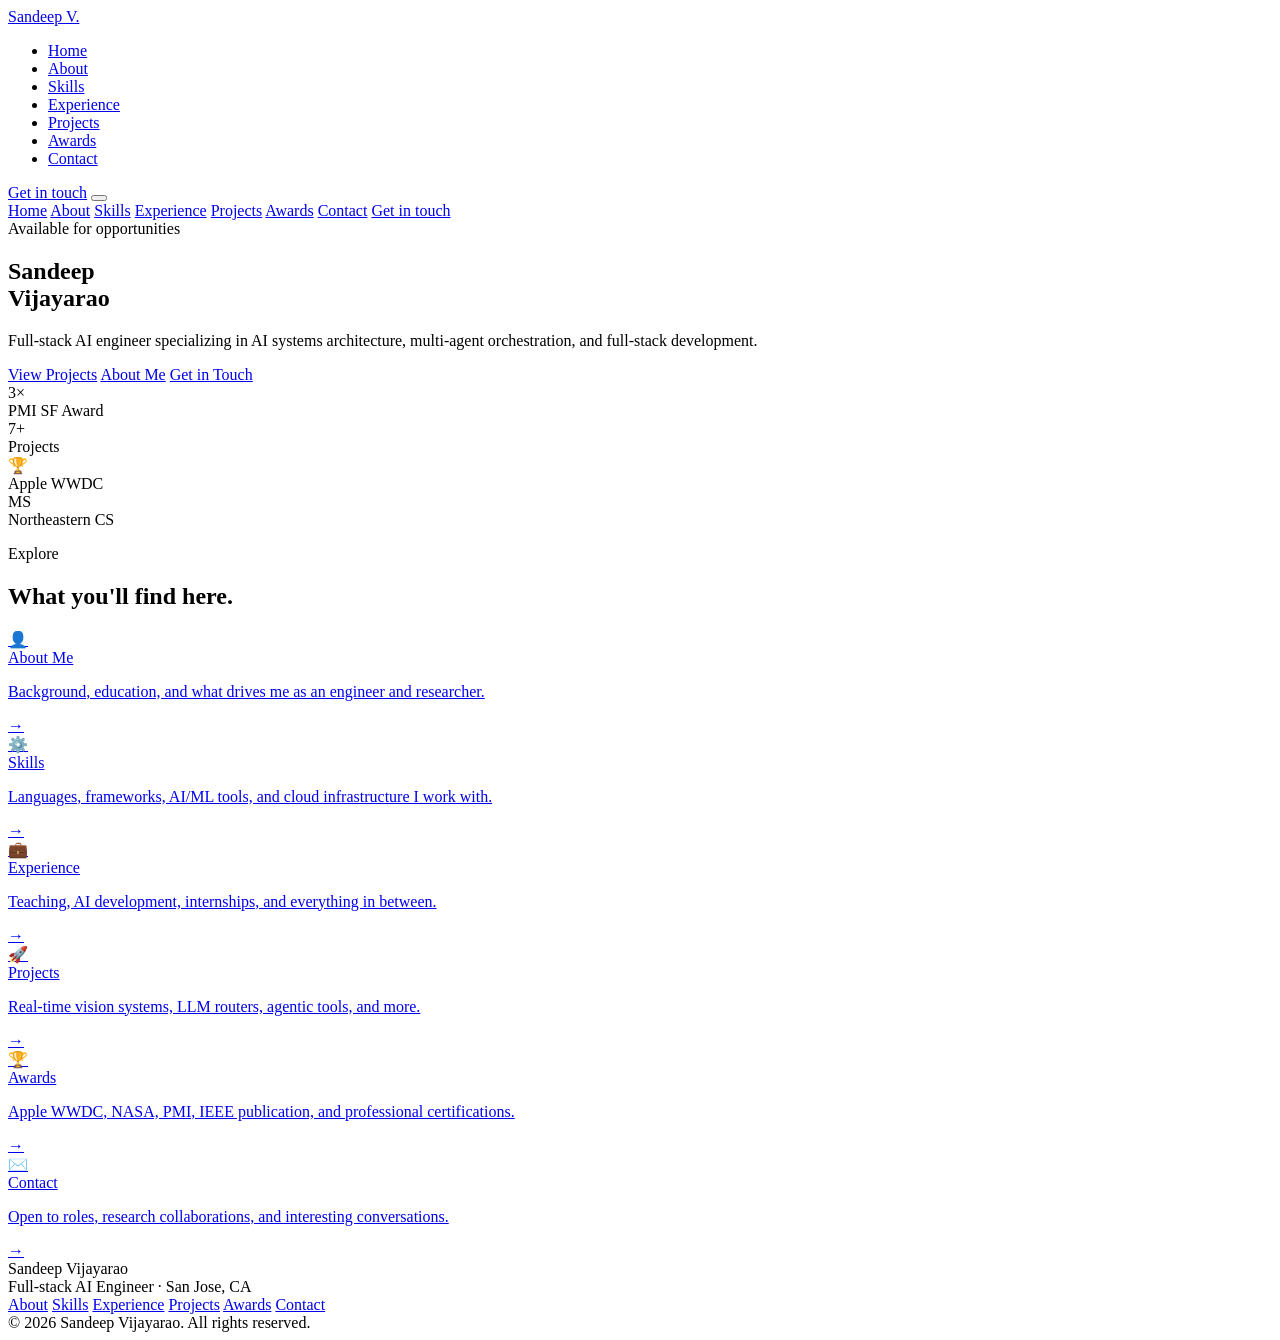
==== index.html @ e849b3b1 "Add files via upload" ====
<!DOCTYPE html>
<html lang="en">
<head>
  <meta charset="UTF-8" />
  <meta name="viewport" content="width=device-width, initial-scale=1.0" />
  <title>Sandeep Vijayarao — AI Engineer</title>
  <meta name="description" content="Full-stack AI engineer specializing in AI systems architecture, multi-agent orchestration, and full-stack development. MS CS at Northeastern University." />
  <link rel="preconnect" href="https://fonts.googleapis.com" />
  <link rel="preconnect" href="https://fonts.gstatic.com" crossorigin />
  <link href="https://fonts.googleapis.com/css2?family=Inter:wght@300;400;500;600;700&display=swap" rel="stylesheet" />
  <link rel="stylesheet" href="css/style.css" />
</head>
<body>

  <!-- NAV -->
  <header class="nav" role="banner">
    <div class="nav__inner">
      <a class="nav__logo" href="index.html">Sandeep <span>V.</span></a>
      <nav aria-label="Primary">
        <ul class="nav__links">
          <li><a href="index.html">Home</a></li>
          <li><a href="about.html">About</a></li>
          <li><a href="skills.html">Skills</a></li>
          <li><a href="experience.html">Experience</a></li>
          <li><a href="projects.html">Projects</a></li>
          <li><a href="awards.html">Awards</a></li>
          <li><a href="contact.html">Contact</a></li>
        </ul>
      </nav>
      <a class="nav__cta" href="contact.html">Get in touch</a>
      <button class="nav__burger" aria-label="Toggle menu" aria-expanded="false">
        <span></span><span></span><span></span>
      </button>
    </div>
    <nav class="nav__drawer" aria-label="Mobile">
      <a href="index.html">Home</a>
      <a href="about.html">About</a>
      <a href="skills.html">Skills</a>
      <a href="experience.html">Experience</a>
      <a href="projects.html">Projects</a>
      <a href="awards.html">Awards</a>
      <a href="contact.html">Contact</a>
      <a class="nav__cta" href="contact.html">Get in touch</a>
    </nav>
  </header>

  <!-- HERO -->
  <main class="page">
    <section class="hero" aria-label="Introduction">
      <div class="hero__badge">
        <span class="hero__badge-dot"></span>
        Available for opportunities
      </div>
      <h1 class="hero__name">
        Sandeep<br />
        <span class="hero__name-grad">Vijayarao</span>
      </h1>
      <p class="hero__subtitle">
        Full-stack AI engineer specializing in AI systems architecture,
        multi-agent orchestration, and full-stack development.
      </p>
      <div class="hero__actions">
        <a class="btn btn--primary" href="projects.html">View Projects</a>
        <a class="btn btn--secondary" href="about.html">About Me</a>
        <a class="btn btn--outline" href="contact.html">Get in Touch</a>
      </div>
      <div class="hero__stats" role="list">
        <div class="hero__stat" role="listitem">
          <div class="hero__stat-value">3×</div>
          <div class="hero__stat-label">PMI SF Award</div>
        </div>
        <div class="hero__stat" role="listitem">
          <div class="hero__stat-value">7+</div>
          <div class="hero__stat-label">Projects</div>
        </div>
        <div class="hero__stat" role="listitem">
          <div class="hero__stat-value">🏆</div>
          <div class="hero__stat-label">Apple WWDC</div>
        </div>
        <div class="hero__stat" role="listitem">
          <div class="hero__stat-value">MS</div>
          <div class="hero__stat-label">Northeastern CS</div>
        </div>
      </div>
    </section>

    <!-- QUICK NAV -->
    <section class="section section--alt">
      <div class="container">
        <div class="reveal">
          <p class="section__label">Explore</p>
          <h2 class="section__title">What you'll find here.</h2>
          <div class="divider"></div>
        </div>
        <div class="home-nav reveal-group">
          <a class="home-nav__card" href="about.html">
            <div class="home-nav__icon">👤</div>
            <div class="home-nav__title">About Me</div>
            <p class="home-nav__desc">Background, education, and what drives me as an engineer and researcher.</p>
            <div class="home-nav__arrow">→</div>
          </a>
          <a class="home-nav__card" href="skills.html">
            <div class="home-nav__icon">⚙️</div>
            <div class="home-nav__title">Skills</div>
            <p class="home-nav__desc">Languages, frameworks, AI/ML tools, and cloud infrastructure I work with.</p>
            <div class="home-nav__arrow">→</div>
          </a>
          <a class="home-nav__card" href="experience.html">
            <div class="home-nav__icon">💼</div>
            <div class="home-nav__title">Experience</div>
            <p class="home-nav__desc">Teaching, AI development, internships, and everything in between.</p>
            <div class="home-nav__arrow">→</div>
          </a>
          <a class="home-nav__card" href="projects.html">
            <div class="home-nav__icon">🚀</div>
            <div class="home-nav__title">Projects</div>
            <p class="home-nav__desc">Real-time vision systems, LLM routers, agentic tools, and more.</p>
            <div class="home-nav__arrow">→</div>
          </a>
          <a class="home-nav__card" href="awards.html">
            <div class="home-nav__icon">🏆</div>
            <div class="home-nav__title">Awards</div>
            <p class="home-nav__desc">Apple WWDC, NASA, PMI, IEEE publication, and professional certifications.</p>
            <div class="home-nav__arrow">→</div>
          </a>
          <a class="home-nav__card" href="contact.html">
            <div class="home-nav__icon">✉️</div>
            <div class="home-nav__title">Contact</div>
            <p class="home-nav__desc">Open to roles, research collaborations, and interesting conversations.</p>
            <div class="home-nav__arrow">→</div>
          </a>
        </div>
      </div>
    </section>
  </main>

  <!-- FOOTER -->
  <footer class="footer">
    <div class="container">
      <div class="footer__inner">
        <div>
          <div class="footer__brand">Sandeep Vijayarao</div>
          <div class="footer__tagline">Full-stack AI Engineer &middot; San Jose, CA</div>
        </div>
        <nav class="footer__links" aria-label="Footer">
          <a href="about.html">About</a>
          <a href="skills.html">Skills</a>
          <a href="experience.html">Experience</a>
          <a href="projects.html">Projects</a>
          <a href="awards.html">Awards</a>
          <a href="contact.html">Contact</a>
        </nav>
      </div>
      <div class="footer__copy">&copy; 2026 Sandeep Vijayarao. All rights reserved.</div>
    </div>
  </footer>

  <script src="js/main.js"></script>
</body>
</html>
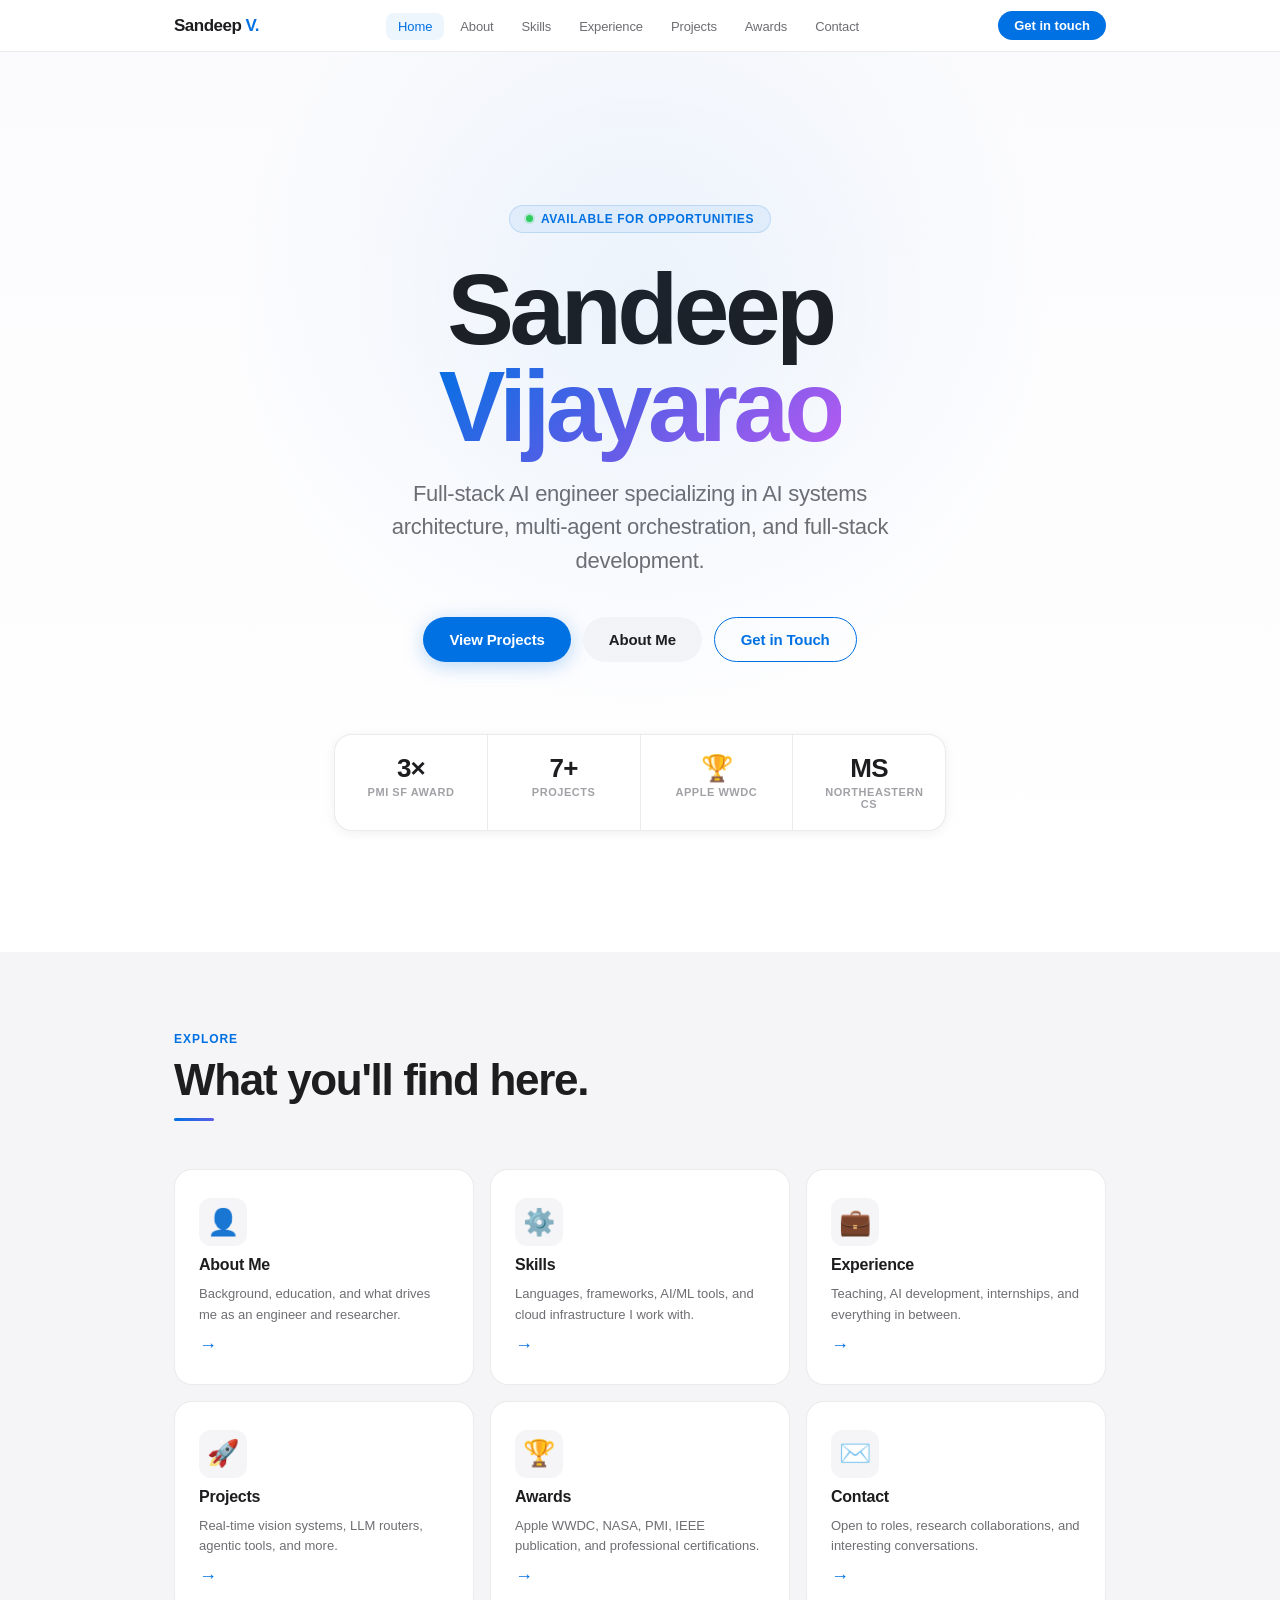
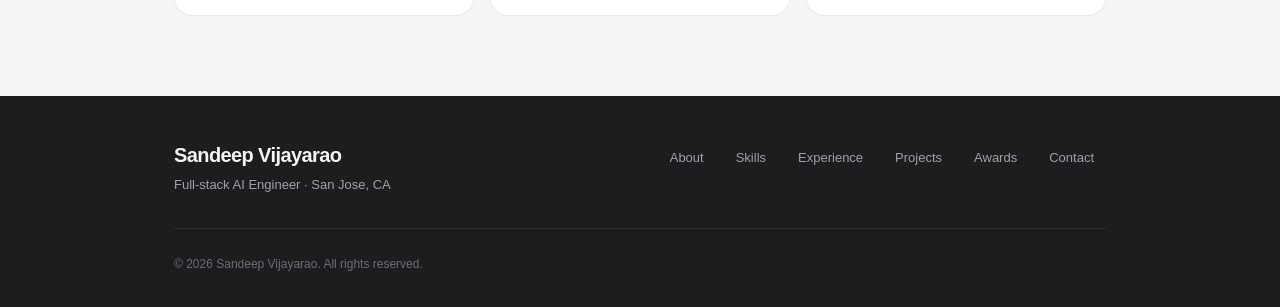
==== commit f1aaa8a5: "Update index.html" ====
--- a/index.html
+++ b/index.html
@@ -8,7 +8,7 @@
   <link rel="preconnect" href="https://fonts.googleapis.com" />
   <link rel="preconnect" href="https://fonts.gstatic.com" crossorigin />
   <link href="https://fonts.googleapis.com/css2?family=Inter:wght@300;400;500;600;700&display=swap" rel="stylesheet" />
-  <link rel="stylesheet" href="css/style.css" />
+  <link rel="stylesheet" href="style.css" />
 </head>
 <body>
 
@@ -155,6 +155,6 @@
     </div>
   </footer>
 
-  <script src="js/main.js"></script>
+  <script src="main.js"></script>
 </body>
 </html>
--- a/style.css
+++ b/style.css
@@ -0,0 +1,1181 @@
+/* ============================================================
+   ROOT & RESET
+   ============================================================ */
+*, *::before, *::after { box-sizing: border-box; margin: 0; padding: 0; }
+
+:root {
+  --bg:             #ffffff;
+  --bg-secondary:   #f5f5f7;
+  --bg-tertiary:    #fbfbfd;
+  --text-primary:   #1d1d1f;
+  --text-secondary: #6e6e73;
+  --text-tertiary:  #a1a1a6;
+  --accent:         #0071e3;
+  --accent-hover:   #0077ed;
+  --accent-dark:    #005bbf;
+  --border:         rgba(0,0,0,0.08);
+  --border-strong:  rgba(0,0,0,0.13);
+  --shadow-xs:      0 1px 4px rgba(0,0,0,0.05);
+  --shadow-sm:      0 2px 12px rgba(0,0,0,0.06);
+  --shadow-md:      0 8px 40px rgba(0,0,0,0.10);
+  --shadow-lg:      0 20px 60px rgba(0,0,0,0.13);
+  --radius-sm:      12px;
+  --radius-md:      18px;
+  --radius-lg:      24px;
+  --nav-h:          52px;
+  --max-w:          980px;
+  --font: "Inter", -apple-system, BlinkMacSystemFont, "SF Pro Display", "Segoe UI", sans-serif;
+  --transition: 0.22s ease;
+}
+
+html {
+  scroll-behavior: smooth;
+  -webkit-font-smoothing: antialiased;
+  -moz-osx-font-smoothing: grayscale;
+}
+
+body {
+  font-family: var(--font);
+  background: var(--bg);
+  color: var(--text-primary);
+  overflow-x: hidden;
+  min-height: 100vh;
+}
+
+img { display: block; max-width: 100%; }
+a { color: inherit; text-decoration: none; }
+ul, ol { list-style: none; }
+
+/* ============================================================
+   NAV
+   ============================================================ */
+.nav {
+  position: fixed;
+  top: 0; left: 0; right: 0;
+  z-index: 200;
+  height: var(--nav-h);
+  background: rgba(255,255,255,0.76);
+  backdrop-filter: saturate(180%) blur(24px);
+  -webkit-backdrop-filter: saturate(180%) blur(24px);
+  border-bottom: 1px solid var(--border);
+}
+
+.nav__inner {
+  max-width: var(--max-w);
+  margin: 0 auto;
+  height: 100%;
+  display: flex;
+  align-items: center;
+  justify-content: space-between;
+  padding: 0 24px;
+}
+
+.nav__logo {
+  font-size: 17px;
+  font-weight: 700;
+  color: var(--text-primary);
+  letter-spacing: -0.03em;
+  flex-shrink: 0;
+}
+
+.nav__logo span { color: var(--accent); }
+
+.nav__links {
+  display: flex;
+  gap: 4px;
+}
+
+.nav__links a {
+  font-size: 13px;
+  font-weight: 500;
+  color: var(--text-secondary);
+  padding: 6px 12px;
+  border-radius: 8px;
+  transition: color var(--transition), background var(--transition);
+  letter-spacing: -0.01em;
+  white-space: nowrap;
+}
+
+.nav__links a:hover   { color: var(--text-primary); background: var(--bg-secondary); }
+.nav__links a.active  { color: var(--accent); background: rgba(0,113,227,0.07); }
+
+.nav__cta {
+  display: inline-flex;
+  align-items: center;
+  gap: 5px;
+  font-size: 13px;
+  font-weight: 600;
+  color: #fff;
+  background: var(--accent);
+  padding: 7px 16px;
+  border-radius: 100px;
+  transition: background var(--transition), transform var(--transition), box-shadow var(--transition);
+  white-space: nowrap;
+  flex-shrink: 0;
+}
+
+.nav__cta:hover {
+  background: var(--accent-hover);
+  transform: translateY(-1px);
+  box-shadow: 0 4px 16px rgba(0,113,227,0.30);
+}
+
+/* Hamburger */
+.nav__burger {
+  display: none;
+  flex-direction: column;
+  gap: 5px;
+  cursor: pointer;
+  padding: 4px;
+  border: none;
+  background: none;
+}
+
+.nav__burger span {
+  display: block;
+  width: 22px;
+  height: 2px;
+  background: var(--text-primary);
+  border-radius: 2px;
+  transition: transform var(--transition), opacity var(--transition);
+}
+
+/* Mobile drawer */
+.nav__drawer {
+  display: none;
+  position: fixed;
+  top: var(--nav-h);
+  left: 0; right: 0;
+  background: rgba(255,255,255,0.97);
+  backdrop-filter: blur(24px);
+  border-bottom: 1px solid var(--border);
+  padding: 16px 24px 20px;
+  z-index: 199;
+  flex-direction: column;
+  gap: 4px;
+  box-shadow: var(--shadow-md);
+}
+
+.nav__drawer a {
+  font-size: 15px;
+  font-weight: 500;
+  color: var(--text-secondary);
+  padding: 10px 12px;
+  border-radius: 10px;
+  transition: color var(--transition), background var(--transition);
+}
+
+.nav__drawer a:hover  { color: var(--text-primary); background: var(--bg-secondary); }
+.nav__drawer a.active { color: var(--accent); background: rgba(0,113,227,0.07); }
+.nav__drawer .nav__cta { margin-top: 8px; justify-content: center; }
+
+/* Open state */
+.nav--open .nav__drawer { display: flex; }
+.nav--open .nav__burger span:nth-child(1) { transform: translateY(7px) rotate(45deg); }
+.nav--open .nav__burger span:nth-child(2) { opacity: 0; }
+.nav--open .nav__burger span:nth-child(3) { transform: translateY(-7px) rotate(-45deg); }
+
+/* ============================================================
+   PAGE WRAPPER
+   ============================================================ */
+.page {
+  padding-top: var(--nav-h);
+  min-height: 100vh;
+}
+
+.container {
+  max-width: var(--max-w);
+  margin: 0 auto;
+  padding: 0 24px;
+}
+
+/* ============================================================
+   PAGE HERO (shared banner for inner pages)
+   ============================================================ */
+.page-hero {
+  background: var(--bg-secondary);
+  padding: 64px 0 56px;
+  border-bottom: 1px solid var(--border);
+}
+
+.page-hero__eyebrow {
+  font-size: 12px;
+  font-weight: 700;
+  text-transform: uppercase;
+  letter-spacing: 0.08em;
+  color: var(--accent);
+  margin-bottom: 10px;
+}
+
+.page-hero__title {
+  font-size: clamp(36px, 5vw, 60px);
+  font-weight: 700;
+  letter-spacing: -0.035em;
+  line-height: 1.05;
+  color: var(--text-primary);
+}
+
+.page-hero__sub {
+  font-size: 18px;
+  color: var(--text-secondary);
+  margin-top: 12px;
+  max-width: 520px;
+  line-height: 1.55;
+  letter-spacing: -0.01em;
+}
+
+/* ============================================================
+   SECTION UTILITIES
+   ============================================================ */
+.section { padding: 80px 0; }
+.section--alt { background: var(--bg-secondary); }
+.section--dark { background: #1d1d1f; color: #f5f5f7; }
+
+.section__label {
+  font-size: 12px;
+  font-weight: 700;
+  text-transform: uppercase;
+  letter-spacing: 0.08em;
+  color: var(--accent);
+  margin-bottom: 10px;
+}
+
+.section__dark .section__label { color: #5e5ce6; }
+
+.section__title {
+  font-size: clamp(28px, 4vw, 44px);
+  font-weight: 700;
+  letter-spacing: -0.03em;
+  line-height: 1.1;
+  margin-bottom: 12px;
+}
+
+.section__body {
+  font-size: 17px;
+  color: var(--text-secondary);
+  line-height: 1.65;
+  max-width: 600px;
+}
+
+.divider {
+  width: 40px; height: 3px;
+  background: linear-gradient(90deg, var(--accent), #5e5ce6);
+  border-radius: 2px;
+  margin: 14px 0 36px;
+}
+
+.divider--center { margin-left: auto; margin-right: auto; }
+.divider--purple { background: linear-gradient(90deg, #5e5ce6, #bf5af2); }
+
+/* ============================================================
+   BUTTONS
+   ============================================================ */
+.btn {
+  display: inline-flex;
+  align-items: center;
+  gap: 7px;
+  font-size: 15px;
+  font-weight: 600;
+  border-radius: 100px;
+  padding: 13px 26px;
+  text-decoration: none;
+  transition: background var(--transition), transform var(--transition), box-shadow var(--transition);
+  cursor: pointer;
+  border: none;
+  letter-spacing: -0.01em;
+}
+
+.btn--primary {
+  background: var(--accent);
+  color: #fff;
+  box-shadow: 0 4px 20px rgba(0,113,227,0.28);
+}
+
+.btn--primary:hover {
+  background: var(--accent-hover);
+  transform: translateY(-2px);
+  box-shadow: 0 6px 28px rgba(0,113,227,0.38);
+}
+
+.btn--secondary {
+  background: var(--bg-secondary);
+  color: var(--text-primary);
+}
+
+.btn--secondary:hover {
+  background: #e8e8ed;
+  transform: translateY(-2px);
+}
+
+.btn--outline {
+  background: transparent;
+  color: var(--accent);
+  border: 1.5px solid var(--accent);
+}
+
+.btn--outline:hover {
+  background: rgba(0,113,227,0.06);
+  transform: translateY(-2px);
+}
+
+.btn--sm { font-size: 13px; padding: 9px 18px; }
+
+/* ============================================================
+   CARDS
+   ============================================================ */
+.card {
+  background: var(--bg);
+  border-radius: var(--radius-lg);
+  border: 1px solid var(--border);
+  box-shadow: var(--shadow-sm);
+  transition: transform var(--transition), box-shadow var(--transition);
+}
+
+.card:hover {
+  transform: translateY(-4px);
+  box-shadow: var(--shadow-lg);
+}
+
+.card--flat { box-shadow: none; }
+.card--flat:hover { box-shadow: var(--shadow-md); }
+
+.card--dark {
+  background: rgba(255,255,255,0.04);
+  border-color: rgba(255,255,255,0.10);
+}
+
+.card--dark:hover { background: rgba(255,255,255,0.07); }
+
+/* ============================================================
+   TAGS / PILLS
+   ============================================================ */
+.tag {
+  display: inline-block;
+  font-size: 11px;
+  font-weight: 700;
+  text-transform: uppercase;
+  letter-spacing: 0.04em;
+  padding: 3px 10px;
+  border-radius: 100px;
+}
+
+.tag--blue   { background: rgba(0,113,227,0.10);  color: #0055b8; }
+.tag--purple { background: rgba(94,92,230,0.10);  color: #4846b8; }
+.tag--green  { background: rgba(48,209,88,0.12);  color: #1a7a3a; }
+.tag--orange { background: rgba(255,159,10,0.12); color: #955a00; }
+.tag--red    { background: rgba(255,69,58,0.10);  color: #b52b22; }
+.tag--indigo { background: rgba(191,90,242,0.10); color: #7d35a8; }
+
+.pill {
+  display: inline-block;
+  font-size: 13px;
+  font-weight: 500;
+  color: var(--text-primary);
+  background: var(--bg);
+  border: 1px solid var(--border-strong);
+  padding: 5px 13px;
+  border-radius: 100px;
+}
+
+/* ============================================================
+   REVEAL ANIMATION
+   ============================================================ */
+.reveal {
+  opacity: 0;
+  transform: translateY(20px);
+  transition: opacity 0.55s ease, transform 0.55s ease;
+}
+
+.reveal.visible { opacity: 1; transform: none; }
+
+/* stagger children */
+.reveal-group > * {
+  opacity: 0;
+  transform: translateY(20px);
+  transition: opacity 0.5s ease, transform 0.5s ease;
+}
+
+.reveal-group.visible > *:nth-child(1) { opacity:1; transform:none; transition-delay:0.05s; }
+.reveal-group.visible > *:nth-child(2) { opacity:1; transform:none; transition-delay:0.12s; }
+.reveal-group.visible > *:nth-child(3) { opacity:1; transform:none; transition-delay:0.19s; }
+.reveal-group.visible > *:nth-child(4) { opacity:1; transform:none; transition-delay:0.26s; }
+.reveal-group.visible > *:nth-child(5) { opacity:1; transform:none; transition-delay:0.33s; }
+.reveal-group.visible > *:nth-child(6) { opacity:1; transform:none; transition-delay:0.40s; }
+.reveal-group.visible > *:nth-child(7) { opacity:1; transform:none; transition-delay:0.47s; }
+
+/* ============================================================
+   FOOTER
+   ============================================================ */
+.footer {
+  background: #1d1d1f;
+  color: #a1a1a6;
+  padding: 48px 0 36px;
+}
+
+.footer__inner {
+  display: grid;
+  grid-template-columns: 1fr auto;
+  gap: 32px;
+  align-items: start;
+  padding-bottom: 32px;
+  border-bottom: 1px solid rgba(255,255,255,0.08);
+  margin-bottom: 28px;
+}
+
+.footer__brand { font-size: 20px; font-weight: 700; color: #f5f5f7; letter-spacing: -0.03em; margin-bottom: 8px; }
+.footer__tagline { font-size: 13px; color: #a1a1a6; max-width: 280px; line-height: 1.6; }
+
+.footer__links {
+  display: flex;
+  gap: 8px;
+  flex-wrap: wrap;
+  justify-content: flex-end;
+}
+
+.footer__links a {
+  font-size: 13px;
+  color: #a1a1a6;
+  padding: 6px 12px;
+  border-radius: 8px;
+  transition: color var(--transition), background var(--transition);
+}
+
+.footer__links a:hover { color: #f5f5f7; background: rgba(255,255,255,0.06); }
+
+.footer__copy { font-size: 12px; color: #6e6e73; }
+
+/* ============================================================
+   ---- HOME PAGE ----
+   ============================================================ */
+
+/* Hero */
+.hero {
+  min-height: 100svh;
+  display: flex;
+  flex-direction: column;
+  align-items: center;
+  justify-content: center;
+  text-align: center;
+  padding: calc(var(--nav-h) + 60px) 24px 80px;
+  background: linear-gradient(180deg, #fbfbfd 0%, #ffffff 100%);
+  position: relative;
+  overflow: hidden;
+}
+
+.hero::before {
+  content: "";
+  position: absolute;
+  top: -180px; left: 50%;
+  transform: translateX(-50%);
+  width: 860px; height: 860px;
+  background: radial-gradient(circle, rgba(0,113,227,0.065) 0%, transparent 68%);
+  pointer-events: none;
+}
+
+.hero__badge {
+  display: inline-flex;
+  align-items: center;
+  gap: 8px;
+  font-size: 12px;
+  font-weight: 600;
+  color: var(--accent);
+  letter-spacing: 0.05em;
+  text-transform: uppercase;
+  margin-bottom: 28px;
+  padding: 6px 16px;
+  background: rgba(0,113,227,0.07);
+  border-radius: 100px;
+  border: 1px solid rgba(0,113,227,0.16);
+}
+
+.hero__badge-dot {
+  width: 7px; height: 7px;
+  background: #30d158;
+  border-radius: 50%;
+  flex-shrink: 0;
+  box-shadow: 0 0 0 2px rgba(48,209,88,0.2);
+  animation: pulse 2s infinite;
+}
+
+@keyframes pulse {
+  0%, 100% { box-shadow: 0 0 0 2px rgba(48,209,88,0.2); }
+  50%       { box-shadow: 0 0 0 6px rgba(48,209,88,0.0); }
+}
+
+.hero__name {
+  font-size: clamp(54px, 9vw, 100px);
+  font-weight: 700;
+  letter-spacing: -0.045em;
+  line-height: 0.97;
+  color: var(--text-primary);
+  margin-bottom: 22px;
+}
+
+.hero__name-grad {
+  background: linear-gradient(135deg, #0071e3 0%, #5e5ce6 48%, #bf5af2 100%);
+  -webkit-background-clip: text;
+  -webkit-text-fill-color: transparent;
+  background-clip: text;
+}
+
+.hero__subtitle {
+  font-size: clamp(17px, 2.4vw, 22px);
+  color: var(--text-secondary);
+  max-width: 540px;
+  line-height: 1.52;
+  letter-spacing: -0.012em;
+  margin-bottom: 40px;
+}
+
+.hero__actions {
+  display: flex;
+  gap: 12px;
+  flex-wrap: wrap;
+  justify-content: center;
+  margin-bottom: 72px;
+}
+
+.hero__stats {
+  display: flex;
+  gap: 0;
+  border: 1px solid var(--border);
+  border-radius: var(--radius-md);
+  overflow: hidden;
+  background: var(--bg);
+  box-shadow: var(--shadow-sm);
+}
+
+.hero__stat {
+  padding: 20px 32px;
+  text-align: center;
+  border-right: 1px solid var(--border);
+  flex: 1;
+  min-width: 100px;
+}
+
+.hero__stat:last-child { border-right: none; }
+
+.hero__stat-value {
+  font-size: 26px;
+  font-weight: 700;
+  letter-spacing: -0.03em;
+  color: var(--text-primary);
+  line-height: 1;
+}
+
+.hero__stat-label {
+  font-size: 11px;
+  font-weight: 600;
+  text-transform: uppercase;
+  letter-spacing: 0.05em;
+  color: var(--text-tertiary);
+  margin-top: 5px;
+}
+
+/* Quick nav cards on home */
+.home-nav {
+  display: grid;
+  grid-template-columns: repeat(3, 1fr);
+  gap: 16px;
+  margin-top: 48px;
+}
+
+.home-nav__card {
+  background: var(--bg);
+  border: 1px solid var(--border);
+  border-radius: var(--radius-md);
+  padding: 28px 24px;
+  display: flex;
+  flex-direction: column;
+  gap: 10px;
+  transition: transform var(--transition), box-shadow var(--transition), border-color var(--transition);
+}
+
+.home-nav__card:hover {
+  transform: translateY(-4px);
+  box-shadow: var(--shadow-md);
+  border-color: rgba(0,113,227,0.2);
+}
+
+.home-nav__icon {
+  font-size: 26px;
+  width: 48px; height: 48px;
+  display: flex;
+  align-items: center;
+  justify-content: center;
+  border-radius: 12px;
+  background: var(--bg-secondary);
+}
+
+.home-nav__title {
+  font-size: 16px;
+  font-weight: 600;
+  letter-spacing: -0.015em;
+}
+
+.home-nav__desc {
+  font-size: 13px;
+  color: var(--text-secondary);
+  line-height: 1.55;
+}
+
+.home-nav__arrow {
+  font-size: 18px;
+  color: var(--accent);
+  margin-top: auto;
+}
+
+/* ============================================================
+   ---- ABOUT PAGE ----
+   ============================================================ */
+.about-grid {
+  display: grid;
+  grid-template-columns: 1fr 380px;
+  gap: 48px;
+  align-items: start;
+}
+
+.about-avatar-wrap {
+  position: relative;
+  margin-bottom: 32px;
+}
+
+.about-avatar {
+  width: 88px; height: 88px;
+  background: linear-gradient(135deg, #0071e3, #5e5ce6);
+  border-radius: 50%;
+  display: flex;
+  align-items: center;
+  justify-content: center;
+  font-size: 34px;
+  font-weight: 700;
+  color: #fff;
+  letter-spacing: -0.02em;
+}
+
+.about-card {
+  background: var(--bg-secondary);
+  border-radius: var(--radius-lg);
+  padding: 32px;
+  border: 1px solid var(--border);
+  position: sticky;
+  top: calc(var(--nav-h) + 24px);
+}
+
+.about-card__name {
+  font-size: 20px;
+  font-weight: 700;
+  letter-spacing: -0.02em;
+  margin-bottom: 4px;
+}
+
+.about-card__role {
+  font-size: 13px;
+  color: var(--text-secondary);
+  margin-bottom: 20px;
+  padding-bottom: 20px;
+  border-bottom: 1px solid var(--border);
+}
+
+.about-card__list {
+  display: flex;
+  flex-direction: column;
+  gap: 13px;
+}
+
+.about-card__item {
+  display: flex;
+  align-items: center;
+  gap: 10px;
+  font-size: 13px;
+  color: var(--text-secondary);
+}
+
+.about-card__item-icon {
+  width: 28px; height: 28px;
+  background: var(--bg);
+  border-radius: 8px;
+  border: 1px solid var(--border);
+  display: flex;
+  align-items: center;
+  justify-content: center;
+  font-size: 13px;
+  flex-shrink: 0;
+}
+
+.about-status {
+  display: flex;
+  align-items: center;
+  gap: 7px;
+  font-size: 13px;
+  color: var(--text-secondary);
+}
+
+.status-dot {
+  width: 8px; height: 8px;
+  border-radius: 50%;
+  flex-shrink: 0;
+}
+
+.about-card__footer {
+  margin-top: 20px;
+  padding-top: 20px;
+  border-top: 1px solid var(--border);
+  display: flex;
+  flex-direction: column;
+  gap: 8px;
+}
+
+/* ============================================================
+   ---- SKILLS PAGE ----
+   ============================================================ */
+.skills-grid {
+  display: grid;
+  grid-template-columns: repeat(3, 1fr);
+  gap: 16px;
+}
+
+.skill-card {
+  background: var(--bg);
+  border-radius: var(--radius-md);
+  padding: 28px;
+  border: 1px solid var(--border);
+  transition: transform var(--transition), box-shadow var(--transition);
+}
+
+.skill-card:hover {
+  transform: translateY(-4px);
+  box-shadow: var(--shadow-md);
+}
+
+.skill-card__icon { font-size: 30px; margin-bottom: 14px; }
+
+.skill-card__name {
+  font-size: 11px;
+  font-weight: 700;
+  text-transform: uppercase;
+  letter-spacing: 0.07em;
+  color: var(--text-tertiary);
+  margin-bottom: 14px;
+}
+
+.skill-card__tags { display: flex; flex-wrap: wrap; gap: 7px; }
+
+/* proficiency bar */
+.skill-bar { margin-top: 20px; padding-top: 20px; border-top: 1px solid var(--border); }
+
+.skill-bar__item { margin-bottom: 14px; }
+.skill-bar__item:last-child { margin-bottom: 0; }
+
+.skill-bar__label {
+  display: flex;
+  justify-content: space-between;
+  font-size: 13px;
+  font-weight: 500;
+  margin-bottom: 6px;
+}
+
+.skill-bar__label span:last-child { color: var(--text-tertiary); }
+
+.skill-bar__track {
+  height: 5px;
+  background: var(--bg-secondary);
+  border-radius: 100px;
+  overflow: hidden;
+}
+
+.skill-bar__fill {
+  height: 100%;
+  background: linear-gradient(90deg, var(--accent), #5e5ce6);
+  border-radius: 100px;
+  width: 0;
+  transition: width 1s cubic-bezier(0.16,1,0.3,1);
+}
+
+/* ============================================================
+   ---- EXPERIENCE PAGE ----
+   ============================================================ */
+.exp-timeline {
+  position: relative;
+  padding-left: 28px;
+}
+
+.exp-timeline::before {
+  content: "";
+  position: absolute;
+  left: 0; top: 8px; bottom: 0;
+  width: 2px;
+  background: linear-gradient(180deg, var(--accent) 0%, rgba(0,113,227,0.08) 100%);
+  border-radius: 2px;
+}
+
+.exp-item {
+  position: relative;
+  padding-bottom: 44px;
+}
+
+.exp-item:last-child { padding-bottom: 0; }
+
+.exp-item::before {
+  content: "";
+  position: absolute;
+  left: -33px; top: 10px;
+  width: 12px; height: 12px;
+  background: var(--bg);
+  border: 2.5px solid var(--accent);
+  border-radius: 50%;
+}
+
+.exp-item__header {
+  display: flex;
+  align-items: flex-start;
+  gap: 14px;
+  margin-bottom: 10px;
+}
+
+.exp-item__logo {
+  width: 44px; height: 44px;
+  background: var(--bg-secondary);
+  border-radius: 11px;
+  border: 1px solid var(--border);
+  display: flex;
+  align-items: center;
+  justify-content: center;
+  font-size: 20px;
+  flex-shrink: 0;
+}
+
+.exp-item__role {
+  font-size: 18px;
+  font-weight: 700;
+  letter-spacing: -0.02em;
+}
+
+.exp-item__org {
+  font-size: 14px;
+  color: var(--text-secondary);
+  margin-top: 2px;
+}
+
+.exp-item__date {
+  margin-left: auto;
+  font-size: 12px;
+  font-weight: 600;
+  color: var(--text-tertiary);
+  white-space: nowrap;
+  padding-top: 4px;
+  text-transform: uppercase;
+  letter-spacing: 0.04em;
+}
+
+.exp-item__desc {
+  font-size: 15px;
+  color: var(--text-secondary);
+  line-height: 1.65;
+  margin-top: 12px;
+}
+
+.exp-item__tags { display: flex; flex-wrap: wrap; gap: 6px; margin-top: 14px; }
+
+/* ============================================================
+   ---- PROJECTS PAGE ----
+   ============================================================ */
+.projects-grid {
+  display: grid;
+  grid-template-columns: repeat(auto-fill, minmax(300px, 1fr));
+  gap: 20px;
+}
+
+.project-card {
+  background: var(--bg);
+  border-radius: var(--radius-lg);
+  padding: 32px;
+  border: 1px solid var(--border);
+  box-shadow: var(--shadow-xs);
+  transition: transform var(--transition), box-shadow var(--transition);
+  display: flex;
+  flex-direction: column;
+}
+
+.project-card:hover {
+  transform: translateY(-6px);
+  box-shadow: var(--shadow-lg);
+}
+
+.project-card__icon {
+  width: 54px; height: 54px;
+  border-radius: 14px;
+  display: flex;
+  align-items: center;
+  justify-content: center;
+  font-size: 26px;
+  margin-bottom: 20px;
+}
+
+.project-card__title {
+  font-size: 18px;
+  font-weight: 700;
+  letter-spacing: -0.02em;
+  margin-bottom: 10px;
+}
+
+.project-card__desc {
+  font-size: 14px;
+  color: var(--text-secondary);
+  line-height: 1.65;
+  flex: 1;
+  margin-bottom: 20px;
+}
+
+.project-card__footer {
+  display: flex;
+  align-items: center;
+  justify-content: space-between;
+}
+
+.project-card__tags { display: flex; flex-wrap: wrap; gap: 6px; }
+
+.project-card__link {
+  font-size: 13px;
+  font-weight: 600;
+  color: var(--accent);
+  transition: opacity var(--transition);
+  white-space: nowrap;
+}
+
+.project-card__link:hover { opacity: 0.7; }
+
+/* featured project */
+.project-card--featured {
+  grid-column: span 2;
+  flex-direction: row;
+  gap: 32px;
+  align-items: center;
+}
+
+.project-card--featured .project-card__body { flex: 1; }
+
+.project-card--featured .project-card__visual {
+  width: 200px;
+  flex-shrink: 0;
+  height: 140px;
+  border-radius: var(--radius-md);
+  display: flex;
+  align-items: center;
+  justify-content: center;
+  font-size: 64px;
+}
+
+/* ============================================================
+   ---- AWARDS PAGE ----
+   ============================================================ */
+.awards-dark { background: #1d1d1f; }
+
+.awards-grid {
+  display: grid;
+  grid-template-columns: repeat(auto-fill, minmax(280px, 1fr));
+  gap: 16px;
+}
+
+.award-card {
+  background: rgba(255,255,255,0.04);
+  border: 1px solid rgba(255,255,255,0.09);
+  border-radius: var(--radius-md);
+  padding: 28px;
+  transition: background var(--transition), transform var(--transition);
+}
+
+.award-card:hover {
+  background: rgba(255,255,255,0.07);
+  transform: translateY(-3px);
+}
+
+.award-card__icon { font-size: 30px; margin-bottom: 16px; }
+.award-card__title { font-size: 16px; font-weight: 700; color: #f5f5f7; margin-bottom: 7px; letter-spacing: -0.01em; }
+.award-card__body { font-size: 13px; color: #a1a1a6; line-height: 1.65; }
+
+/* certs */
+.certs-grid {
+  display: grid;
+  grid-template-columns: repeat(auto-fill, minmax(240px, 1fr));
+  gap: 14px;
+}
+
+.cert-card {
+  background: var(--bg);
+  border: 1px solid var(--border);
+  border-radius: var(--radius-sm);
+  padding: 20px;
+  display: flex;
+  align-items: center;
+  gap: 14px;
+  transition: transform var(--transition), box-shadow var(--transition);
+}
+
+.cert-card:hover { transform: translateY(-2px); box-shadow: var(--shadow-md); }
+
+.cert-card__icon {
+  width: 44px; height: 44px;
+  border-radius: 11px;
+  background: var(--bg-secondary);
+  display: flex;
+  align-items: center;
+  justify-content: center;
+  font-size: 22px;
+  flex-shrink: 0;
+}
+
+.cert-card__name { font-size: 14px; font-weight: 600; letter-spacing: -0.01em; }
+.cert-card__org  { font-size: 12px; color: var(--text-tertiary); margin-top: 2px; }
+
+/* ============================================================
+   ---- CONTACT PAGE ----
+   ============================================================ */
+.contact-grid {
+  display: grid;
+  grid-template-columns: 1fr 400px;
+  gap: 48px;
+  align-items: start;
+}
+
+.contact-links { display: flex; flex-direction: column; gap: 12px; }
+
+.contact-link {
+  display: flex;
+  align-items: center;
+  gap: 14px;
+  padding: 18px 20px;
+  background: var(--bg);
+  border: 1px solid var(--border);
+  border-radius: var(--radius-md);
+  transition: transform var(--transition), box-shadow var(--transition), border-color var(--transition);
+}
+
+.contact-link:hover {
+  transform: translateY(-2px);
+  box-shadow: var(--shadow-md);
+  border-color: rgba(0,113,227,0.25);
+}
+
+.contact-link__icon {
+  width: 44px; height: 44px;
+  border-radius: 11px;
+  background: rgba(0,113,227,0.08);
+  display: flex;
+  align-items: center;
+  justify-content: center;
+  flex-shrink: 0;
+}
+
+.contact-link__icon svg { width: 20px; height: 20px; }
+
+.contact-link__label { font-size: 12px; font-weight: 600; text-transform: uppercase; letter-spacing: 0.05em; color: var(--text-tertiary); }
+.contact-link__value { font-size: 15px; font-weight: 500; color: var(--text-primary); }
+
+/* form */
+.contact-form {
+  background: var(--bg-secondary);
+  border-radius: var(--radius-lg);
+  padding: 36px;
+  border: 1px solid var(--border);
+}
+
+.contact-form__title { font-size: 22px; font-weight: 700; letter-spacing: -0.02em; margin-bottom: 24px; }
+
+.form-group { margin-bottom: 18px; }
+.form-group:last-of-type { margin-bottom: 0; }
+
+.form-label {
+  display: block;
+  font-size: 13px;
+  font-weight: 600;
+  color: var(--text-secondary);
+  margin-bottom: 7px;
+  letter-spacing: -0.01em;
+}
+
+.form-input,
+.form-textarea {
+  width: 100%;
+  padding: 12px 16px;
+  background: var(--bg);
+  border: 1.5px solid var(--border-strong);
+  border-radius: var(--radius-sm);
+  font-family: var(--font);
+  font-size: 15px;
+  color: var(--text-primary);
+  transition: border-color var(--transition), box-shadow var(--transition);
+  outline: none;
+  appearance: none;
+}
+
+.form-input:focus,
+.form-textarea:focus {
+  border-color: var(--accent);
+  box-shadow: 0 0 0 3px rgba(0,113,227,0.12);
+}
+
+.form-textarea { resize: vertical; min-height: 130px; line-height: 1.6; }
+
+.form-submit { width: 100%; margin-top: 20px; justify-content: center; font-size: 15px; }
+
+/* ============================================================
+   RESPONSIVE
+   ============================================================ */
+
+/* Tablet – ≤ 900px */
+@media (max-width: 900px) {
+  .nav__links { display: none; }
+  .nav__cta   { display: none; }
+  .nav__burger { display: flex; }
+
+  .hero__stats { flex-wrap: wrap; }
+  .hero__stat  { min-width: calc(50% - 1px); }
+
+  .home-nav { grid-template-columns: repeat(2, 1fr); }
+
+  .about-grid    { grid-template-columns: 1fr; }
+  .about-card    { position: static; }
+
+  .skills-grid   { grid-template-columns: repeat(2, 1fr); }
+  .contact-grid  { grid-template-columns: 1fr; }
+
+  .project-card--featured { grid-column: span 1; flex-direction: column; }
+  .project-card--featured .project-card__visual { width: 100%; }
+
+  .footer__inner { grid-template-columns: 1fr; }
+  .footer__links { justify-content: flex-start; }
+}
+
+/* Mobile – ≤ 600px */
+@media (max-width: 600px) {
+  :root { --max-w: 100%; }
+
+  .section { padding: 56px 0; }
+  .page-hero { padding: 44px 0 36px; }
+
+  .hero { padding: calc(var(--nav-h) + 40px) 20px 56px; }
+  .hero__stats { border-radius: var(--radius-sm); }
+  .hero__stat  { padding: 16px 20px; }
+
+  .home-nav { grid-template-columns: 1fr; }
+
+  .skills-grid { grid-template-columns: 1fr; }
+
+  .exp-timeline { padding-left: 20px; }
+  .exp-item__date { display: none; }
+  .exp-item__header { flex-wrap: wrap; }
+
+  .projects-grid { grid-template-columns: 1fr; }
+  .project-card--featured { grid-column: span 1; }
+
+  .awards-grid { grid-template-columns: 1fr; }
+  .certs-grid  { grid-template-columns: 1fr; }
+
+  .contact-grid  { grid-template-columns: 1fr; }
+  .contact-form  { padding: 24px; }
+
+  .footer__inner { gap: 20px; }
+
+  .btn { font-size: 14px; padding: 12px 22px; }
+}
